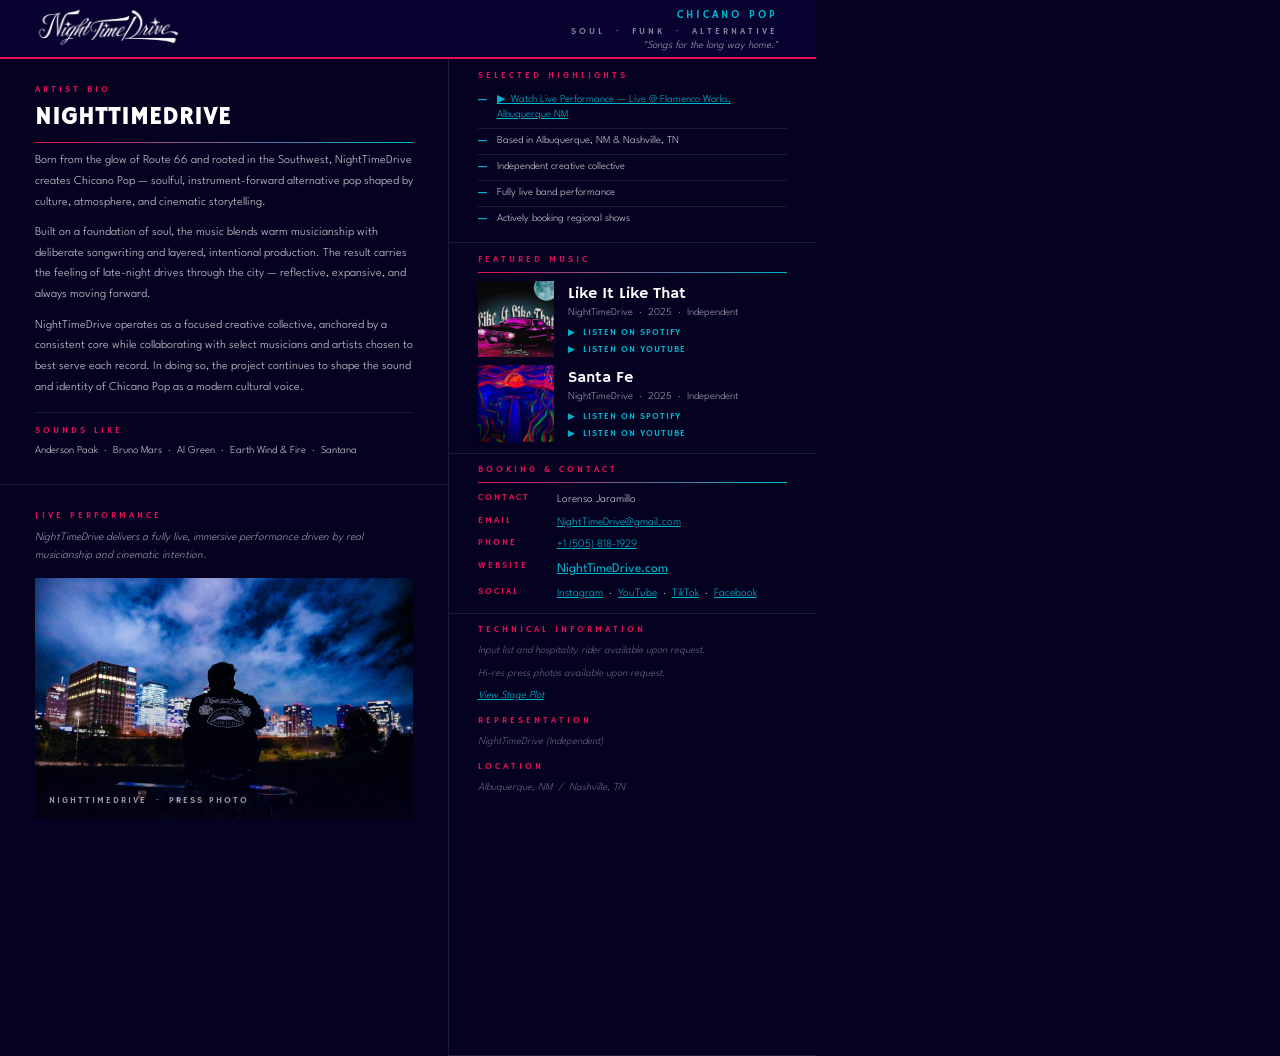
==== epk.html @ 4ffb5f64 "Initial commit — NightTimeDrive EPK site Co-Authored-By: Claude Sonnet 4.6 <noreply@anthropic.com>" ====
<!DOCTYPE html>
<html lang="en">
<head>
  <meta charset="UTF-8">
  <meta name="viewport" content="width=device-width, initial-scale=1.0">
  <title>NightTimeDrive — EPK</title>

  <link rel="preconnect" href="https://fonts.googleapis.com">
  <link rel="preconnect" href="https://fonts.gstatic.com" crossorigin>
  <link href="https://fonts.googleapis.com/css2?family=Hammersmith+One&family=League+Spartan:wght@300;400;600&display=swap" rel="stylesheet">

  <style>

    @page { size: letter; margin: 0; }

    *, *::before, *::after { box-sizing: border-box; margin: 0; padding: 0; }

    :root {
      --navy:     #050121;
      --navy-mid: #080230;
      --pink:     #E21056;
      --teal:     #00B4CC;
      --white:    #FFFFFF;
      --w80:      rgba(255,255,255,0.80);
      --w60:      rgba(255,255,255,0.60);
      --w20:      rgba(255,255,255,0.20);
      --w10:      rgba(255,255,255,0.10);
    }

    html, body {
      width: 8.5in;
      height: 11in;
      overflow: hidden;
      background: var(--navy);
      color: var(--white);
      font-family: 'League Spartan', sans-serif;
      font-weight: 300;
      -webkit-print-color-adjust: exact;
      print-color-adjust: exact;
    }

    .page {
      width: 8.5in;
      height: 11in;
      display: flex;
      flex-direction: column;
      overflow: hidden;
      position: relative;
    }

    /* HEADER */
    .header {
      background: var(--navy-mid);
      border-bottom: 2px solid var(--pink);
      padding: 0.08in 0.4in 0.08in 2.8in;
      display: flex;
      align-items: center;
      justify-content: flex-end;
      flex-shrink: 0;
      position: relative;
      z-index: 2;
    }
    .header-logo {
      position: absolute;
      left: 0.35in;
      top: -0.5in;
      z-index: 10;
    }
    .header-logo img {
      height: 1.56in;
      display: block;
      filter: brightness(0) invert(1);
    }
    .header-right { text-align: right; }
    .header-genre {
      font-family: 'Hammersmith One', sans-serif;
      font-size: 8.5pt;
      letter-spacing: 3px;
      color: var(--teal);
      text-transform: uppercase;
      margin-bottom: 4px;
    }
    .header-tagline {
      font-size: 8pt;
      font-weight: 300;
      font-style: italic;
      color: var(--w60);
    }

    /* MAIN GRID */
    .main {
      flex: 1;
      display: grid;
      grid-template-columns: 55% 45%;
      overflow: hidden;
    }

    .col-left {
      border-right: 1px solid var(--w10);
      display: flex;
      flex-direction: column;
      overflow: hidden;
    }
    .col-right {
      display: flex;
      flex-direction: column;
      overflow: hidden;
    }

    .section {
      padding: 0.26in 0.36in;
      border-bottom: 1px solid var(--w10);
      flex-shrink: 0;
    }
    .col-right .section { padding: 0.11in 0.3in; }

    .section-label {
      font-family: 'Hammersmith One', sans-serif;
      font-size: 7pt;
      letter-spacing: 3px;
      color: var(--pink);
      text-transform: uppercase;
      margin-bottom: 7px;
    }
    .section-heading {
      font-family: 'Hammersmith One', sans-serif;
      font-size: 18pt;
      letter-spacing: 1px;
      text-transform: uppercase;
      color: var(--white);
      margin-bottom: 10px;
    }

    .rule {
      height: 1px;
      background: linear-gradient(90deg, var(--pink), var(--teal));
      margin: 4px 0 8px;
    }

    /* BIO */
    .bio-text {
      font-size: 9pt;
      line-height: 1.72;
      color: var(--w80);
      font-weight: 300;
      margin-bottom: 10px;
    }
    .bio-text:last-child { margin-bottom: 0; }

    /* LIVE */
    .live-section {
      flex: 1;
      display: flex;
      flex-direction: column;
      padding: 0.26in 0.36in;
      overflow: hidden;
    }
    .live-desc {
      font-size: 8.5pt;
      line-height: 1.6;
      color: var(--w60);
      font-style: italic;
      margin-bottom: 14px;
      flex-shrink: 0;
    }
    .live-photo {
      height: 2.5in;
      flex-shrink: 0;
      position: relative;
      overflow: hidden;
      font-size: 0;
    }
    .live-photo img {
      width: 100%;
      height: 2.5in;
      object-fit: cover;
      object-position: center 18%;
      display: block;
      -webkit-print-color-adjust: exact;
      print-color-adjust: exact;
    }
    @media screen {
      .live-photo::after {
        content: '';
        position: absolute;
        inset: 0;
        background: linear-gradient(to top, rgba(5,1,33,0.55) 0%, transparent 60%);
      }
    }
    .live-photo-caption {
      position: absolute;
      bottom: 12px;
      left: 14px;
      z-index: 1;
      font-family: 'Hammersmith One', sans-serif;
      font-size: 7pt;
      letter-spacing: 2px;
      text-transform: uppercase;
      color: var(--w60);
    }

/* HIGHLIGHTS */
    .highlights-list { list-style: none; margin-top: 4px; }
    .highlights-list li {
      font-size: 8pt;
      color: var(--w80);
      padding: 5px 0;
      border-bottom: 1px solid var(--w10);
      display: flex;
      align-items: flex-start;
      gap: 10px;
      line-height: 1.4;
    }
    .highlights-list li:last-child { border-bottom: none; }
    .highlights-list li::before {
      content: '—';
      color: var(--teal);
      flex-shrink: 0;
      font-weight: 600;
    }

    /* MUSIC */
    .music-card {
      display: grid;
      grid-template-columns: 0.8in 1fr;
      gap: 14px;
      align-items: center;
      margin-bottom: 8px;
    }
    .music-card:last-child { margin-bottom: 0; }
    .music-art {
      width: 0.8in;
      height: 0.8in;
      object-fit: cover;
      display: block;
    }
    .music-title {
      font-family: 'Hammersmith One', sans-serif;
      font-size: 12pt;
      color: var(--white);
      margin-bottom: 4px;
    }
    .music-meta {
      font-size: 8pt;
      color: var(--w60);
      margin-bottom: 7px;
    }
    .music-link {
      font-family: 'Hammersmith One', sans-serif;
      font-size: 7pt;
      letter-spacing: 1px;
      text-transform: uppercase;
      color: var(--teal);
      text-decoration: none;
    }

    /* BOOKING */
    .booking-row {
      display: flex;
      gap: 12px;
      margin-bottom: 5px;
      align-items: flex-start;
    }
    .booking-row:last-child { margin-bottom: 0; }
    .booking-label {
      font-family: 'Hammersmith One', sans-serif;
      font-size: 7pt;
      letter-spacing: 2px;
      color: var(--pink);
      text-transform: uppercase;
      min-width: 0.7in;
      flex-shrink: 0;
      padding-top: 1px;
    }
    .booking-value {
      font-size: 8.5pt;
      color: var(--w80);
      line-height: 1.55;
    }
    .booking-value a { color: var(--teal); text-decoration: underline; }
    .footer-text a { color: var(--teal); text-decoration: underline; }

    /* TECH */
    .tech-text {
      font-size: 8pt;
      font-style: italic;
      color: rgba(255,255,255,0.4);
      line-height: 1.65;
    }

    /* FOOTER */
    .footer {
      background: var(--navy-mid);
      border-top: 1px solid var(--w10);
      padding: 0.13in 0.4in;
      display: grid;
      grid-template-columns: 1fr 1fr 1fr;
      gap: 0.2in;
      align-items: center;
      flex-shrink: 0;
    }
    .footer-label {
      font-family: 'Hammersmith One', sans-serif;
      font-size: 6pt;
      letter-spacing: 2px;
      color: var(--pink);
      text-transform: uppercase;
      margin-bottom: 3px;
    }
    .footer-text {
      font-size: 7pt;
      color: var(--w60);
      line-height: 1.6;
    }

    @media print {
      html, body { width: 8.5in; height: 11in; }
      .live-photo, .live-photo img {
        -webkit-print-color-adjust: exact !important;
        print-color-adjust: exact !important;
      }
      img { -webkit-print-color-adjust: exact !important; print-color-adjust: exact !important; }
    }

  </style>
</head>
<body>
<div class="page">

  <!-- HEADER -->
  <header class="header">
    <div class="header-logo">
      <img src="Brand_Assets/Logo_Chrome_Horiz_NightTimeDrive.png" alt="NightTimeDrive">
    </div>
    <div class="header-right">
      <p class="header-genre">Chicano Pop</p>
      <p class="header-genre" style="font-size:7pt; color: rgba(255,255,255,0.5); margin-bottom:4px;">Soul &nbsp;·&nbsp; Funk &nbsp;·&nbsp; Alternative</p>
      <p class="header-tagline">"Songs for the long way home."</p>
    </div>
  </header>

  <!-- MAIN -->
  <main class="main">

    <!-- LEFT -->
    <div class="col-left">

      <div class="section">
        <p class="section-label">Artist Bio</p>
        <h2 class="section-heading">NightTimeDrive</h2>
        <div class="rule"></div>
        <p class="bio-text">Born from the glow of Route 66 and rooted in the Southwest, NightTimeDrive creates Chicano Pop — soulful, instrument-forward alternative pop shaped by culture, atmosphere, and cinematic storytelling.</p>
        <p class="bio-text">Built on a foundation of soul, the music blends warm musicianship with deliberate songwriting and layered, intentional production. The result carries the feeling of late-night drives through the city — reflective, expansive, and always moving forward.</p>
        <p class="bio-text">NightTimeDrive operates as a focused creative collective, anchored by a consistent core while collaborating with select musicians and artists chosen to best serve each record. In doing so, the project continues to shape the sound and identity of Chicano Pop as a modern cultural voice.</p>
        <div style="margin-top:14px; padding-top:12px; border-top:1px solid var(--w10);">
          <p class="section-label" style="margin-bottom:6px;">Sounds Like</p>
          <p style="font-size:8pt; color:var(--w80); line-height:1.6;">Anderson Paak &nbsp;·&nbsp; Bruno Mars &nbsp;·&nbsp; Al Green &nbsp;·&nbsp; Earth Wind &amp; Fire &nbsp;·&nbsp; Santana</p>
        </div>
      </div>

      <div class="live-section">
        <p class="section-label">Live Performance</p>
        <p class="live-desc">NightTimeDrive delivers a fully live, immersive performance driven by real musicianship and cinematic intention.</p>
        <div class="live-photo">
          <img src="Brand_Assets/Pictures/NightTimeDrive Band Pic Print.jpg" alt="NightTimeDrive Press Photo">
          <p class="live-photo-caption">NightTimeDrive &nbsp;·&nbsp; Press Photo</p>
        </div>
      </div>

    </div>

    <!-- RIGHT -->
    <div class="col-right">

      <div class="section">
        <p class="section-label">Selected Highlights</p>
        <ul class="highlights-list">
          <li><a href="https://drive.google.com/file/d/1OAqcO20R0mwy0-87gnVRV92PW66bYNdO/view" target="_blank" style="color:var(--teal); text-decoration:underline;">▶ &nbsp;Watch Live Performance — Live @ Flamenco Works, Albuquerque NM</a></li>
          <li>Based in Albuquerque, NM &amp; Nashville, TN</li>
          <li>Independent creative collective</li>
          <li>Fully live band performance</li>
          <li>Actively booking regional shows</li>
        </ul>
      </div>

      <div class="section">
        <p class="section-label">Featured Music</p>
        <div class="rule"></div>
        <div class="music-card">
          <img class="music-art" src="Brand_Assets/Pictures/Like It Like That Print.jpg" alt="Like It Like That">
          <div>
            <p class="music-title">Like It Like That</p>
            <p class="music-meta">NightTimeDrive &nbsp;·&nbsp; 2025 &nbsp;·&nbsp; Independent</p>
            <a class="music-link" href="https://open.spotify.com/track/7omfoTBckQbAjqes67RX1j">▶ &nbsp;Listen on Spotify</a>
            <a class="music-link" href="https://youtu.be/ulHfK1iqYSw" style="display:block; margin-top:4px;">▶ &nbsp;Listen on YouTube</a>
          </div>
        </div>
        <div class="music-card">
          <img class="music-art" src="Brand_Assets/Pictures/Santa Fe Print.jpg" alt="Santa Fe">
          <div>
            <p class="music-title">Santa Fe</p>
            <p class="music-meta">NightTimeDrive &nbsp;·&nbsp; 2025 &nbsp;·&nbsp; Independent</p>
            <a class="music-link" href="https://open.spotify.com/track/0Zb6GwC9zHLPvRpsONcvtj">▶ &nbsp;Listen on Spotify</a>
            <a class="music-link" href="https://www.youtube.com/watch?v=MFjTTgIMbS4" style="display:block; margin-top:4px;">▶ &nbsp;Listen on YouTube</a>
          </div>
        </div>
      </div>

      <div class="section">
        <p class="section-label">Booking &amp; Contact</p>
        <div class="rule"></div>
        <div class="booking-row">
          <span class="booking-label">Contact</span>
          <span class="booking-value">Lorenso Jaramillo</span>
        </div>
        <div class="booking-row">
          <span class="booking-label">Email</span>
          <span class="booking-value"><a href="mailto:NightTimeDrive@gmail.com">NightTimeDrive@gmail.com</a></span>
        </div>
        <div class="booking-row">
          <span class="booking-label">Phone</span>
          <span class="booking-value"><a href="tel:+15058181929">+1 (505) 818-1929</a></span>
        </div>
        <div class="booking-row">
          <span class="booking-label">Website</span>
          <span class="booking-value" style="font-size:10pt; font-weight:400;"><a href="https://nighttimedrive.com" target="_blank" rel="noopener">NightTimeDrive.com</a></span>
        </div>
        <div class="booking-row">
          <span class="booking-label">Social</span>
          <span class="booking-value">
            <a class="social-app-link" href="https://instagram.com/NightTimeDriveMusic" target="_blank" rel="noopener">Instagram</a> &nbsp;·&nbsp;
            <a class="social-app-link" href="https://youtube.com/@NightTimeDriveMusic" target="_blank" rel="noopener">YouTube</a> &nbsp;·&nbsp;
            <a class="social-app-link" href="https://tiktok.com/@NightTimeDriveMusic" target="_blank" rel="noopener">TikTok</a> &nbsp;·&nbsp;
            <a class="social-app-link" href="https://facebook.com/NightTimeDriveMusic" target="_blank" rel="noopener">Facebook</a>
          </span>
        </div>
      </div>

      <div class="section" style="flex:1; display:flex; flex-direction:column; gap:10px; justify-content:flex-start; padding-bottom: 0.09in;">
        <div>
          <p class="section-label">Technical Information</p>
          <p class="tech-text">Input list and hospitality rider available upon request.</p>
          <p class="tech-text" style="margin-top:5px;">Hi-res press photos available upon request.</p>
          <p class="tech-text" style="margin-top:5px;"><a href="./downloads/NightTimeDrive_Stageplot.png" target="_blank" rel="noopener" style="color:var(--teal); text-decoration:underline;">View Stage Plot</a></p>
        </div>
        <div>
          <p class="section-label">Representation</p>
          <p class="tech-text">NightTimeDrive (Independent)</p>
        </div>
        <div>
          <p class="section-label">Location</p>
          <p class="tech-text">Albuquerque, NM &nbsp;/&nbsp; Nashville, TN</p>
        </div>
      </div>

    </div>
  </main>


</div>

<script>
  document.querySelectorAll('.social-app-link[data-app]').forEach(link => {
    link.addEventListener('click', e => {
      e.preventDefault();
      const appUri = link.dataset.app;
      const webUrl = link.href;
      window.location.href = appUri;
      const fallback = setTimeout(() => {
        window.open(webUrl, '_blank', 'noopener');
      }, 1200);
      document.addEventListener('visibilitychange', () => {
        if (document.hidden) clearTimeout(fallback);
      }, { once: true });
    });
  });

  document.querySelectorAll('a[href*="open.spotify.com"]').forEach(link => {
    link.addEventListener('click', e => {
      e.preventDefault();
      const webUrl = link.href;
      const trackId = webUrl.split('/track/')[1];
      const appUri = 'spotify:track:' + trackId;
      window.location.href = appUri;
      const fallback = setTimeout(() => {
        window.open(webUrl, '_blank', 'noopener');
      }, 1200);
      document.addEventListener('visibilitychange', () => {
        if (document.hidden) clearTimeout(fallback);
      }, { once: true });
    });
  });
</script>

</body>
</html>
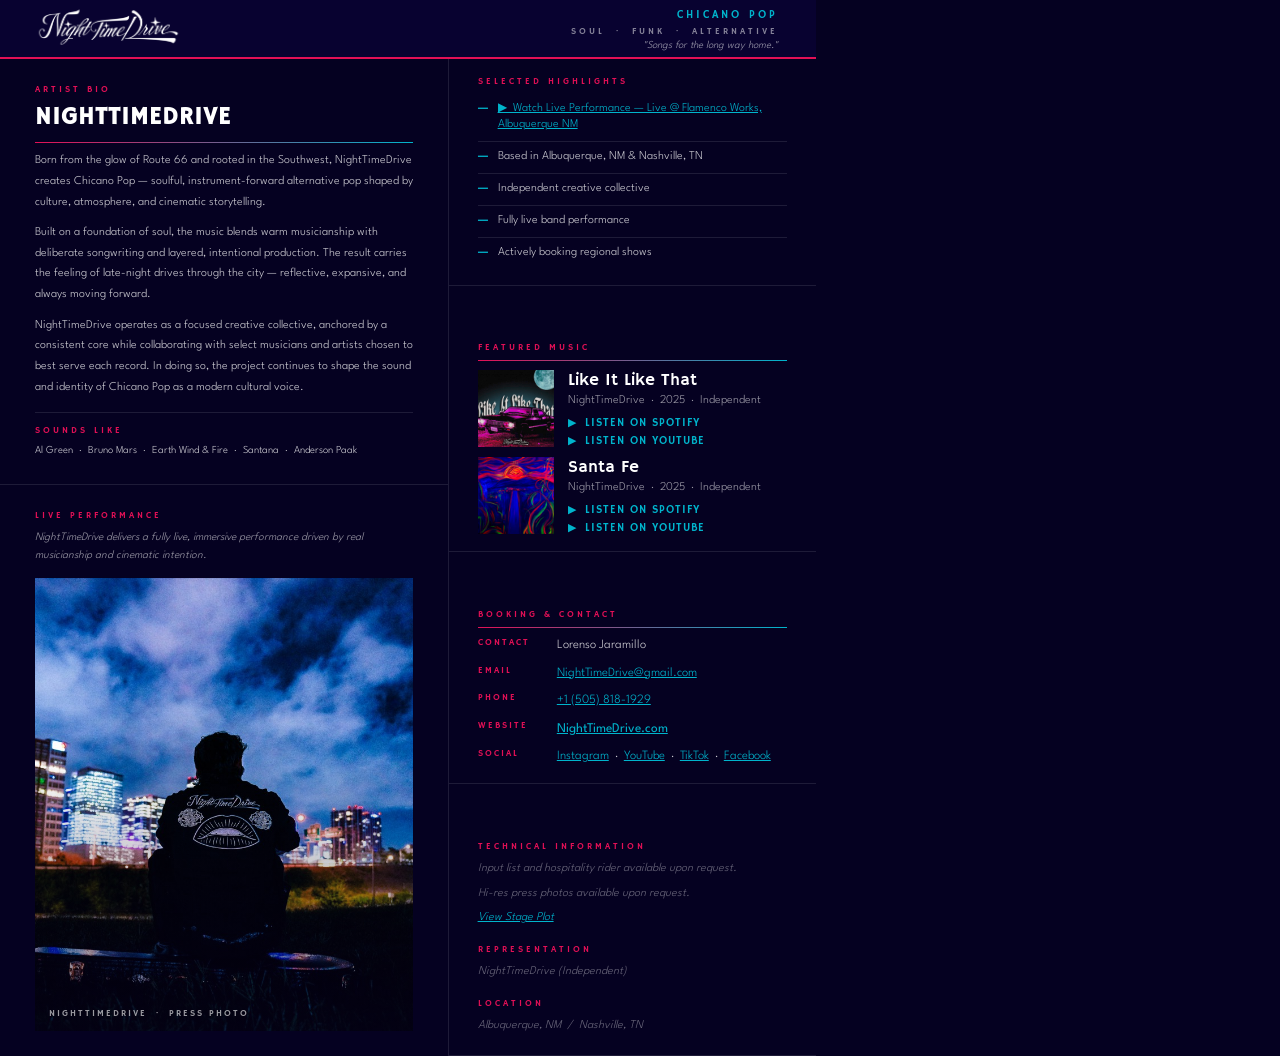
==== commit 2c079a83: "Reorder Sounds Like list and update EPK layout/links - Move Al Green to first, Anderson Paak to last" ====
--- a/epk.html
+++ b/epk.html
@@ -104,6 +104,7 @@
     .col-right {
       display: flex;
       flex-direction: column;
+      justify-content: space-between;
       overflow: hidden;
     }
 
@@ -112,7 +113,7 @@
       border-bottom: 1px solid var(--w10);
       flex-shrink: 0;
     }
-    .col-right .section { padding: 0.11in 0.3in; }
+    .col-right .section { padding: 0.17in 0.3in; }
 
     .section-label {
       font-family: 'Hammersmith One', sans-serif;
@@ -164,15 +165,14 @@
       flex-shrink: 0;
     }
     .live-photo {
-      height: 2.5in;
-      flex-shrink: 0;
+      flex: 1;
       position: relative;
       overflow: hidden;
       font-size: 0;
     }
     .live-photo img {
       width: 100%;
-      height: 2.5in;
+      height: 100%;
       object-fit: cover;
       object-position: center 18%;
       display: block;
@@ -202,9 +202,9 @@
 /* HIGHLIGHTS */
     .highlights-list { list-style: none; margin-top: 4px; }
     .highlights-list li {
-      font-size: 8pt;
+      font-size: 9pt;
       color: var(--w80);
-      padding: 5px 0;
+      padding: 7px 0;
       border-bottom: 1px solid var(--w10);
       display: flex;
       align-items: flex-start;
@@ -236,18 +236,18 @@
     }
     .music-title {
       font-family: 'Hammersmith One', sans-serif;
-      font-size: 12pt;
+      font-size: 13pt;
       color: var(--white);
       margin-bottom: 4px;
     }
     .music-meta {
+      font-size: 9pt;
+      color: var(--w60);
+      margin-bottom: 9px;
+    }
+    .music-link {
+      font-family: 'Hammersmith One', sans-serif;
       font-size: 8pt;
-      color: var(--w60);
-      margin-bottom: 7px;
-    }
-    .music-link {
-      font-family: 'Hammersmith One', sans-serif;
-      font-size: 7pt;
       letter-spacing: 1px;
       text-transform: uppercase;
       color: var(--teal);
@@ -258,7 +258,7 @@
     .booking-row {
       display: flex;
       gap: 12px;
-      margin-bottom: 5px;
+      margin-bottom: 8px;
       align-items: flex-start;
     }
     .booking-row:last-child { margin-bottom: 0; }
@@ -273,7 +273,7 @@
       padding-top: 1px;
     }
     .booking-value {
-      font-size: 8.5pt;
+      font-size: 9.5pt;
       color: var(--w80);
       line-height: 1.55;
     }
@@ -282,7 +282,7 @@
 
     /* TECH */
     .tech-text {
-      font-size: 8pt;
+      font-size: 9pt;
       font-style: italic;
       color: rgba(255,255,255,0.4);
       line-height: 1.65;
@@ -354,7 +354,7 @@
         <p class="bio-text">NightTimeDrive operates as a focused creative collective, anchored by a consistent core while collaborating with select musicians and artists chosen to best serve each record. In doing so, the project continues to shape the sound and identity of Chicano Pop as a modern cultural voice.</p>
         <div style="margin-top:14px; padding-top:12px; border-top:1px solid var(--w10);">
           <p class="section-label" style="margin-bottom:6px;">Sounds Like</p>
-          <p style="font-size:8pt; color:var(--w80); line-height:1.6;">Anderson Paak &nbsp;·&nbsp; Bruno Mars &nbsp;·&nbsp; Al Green &nbsp;·&nbsp; Earth Wind &amp; Fire &nbsp;·&nbsp; Santana</p>
+          <p style="font-size:8pt; color:var(--w80); line-height:1.6;">Al Green &nbsp;·&nbsp; Bruno Mars &nbsp;·&nbsp; Earth Wind &amp; Fire &nbsp;·&nbsp; Santana &nbsp;·&nbsp; Anderson Paak</p>
         </div>
       </div>
 
@@ -375,7 +375,7 @@
       <div class="section">
         <p class="section-label">Selected Highlights</p>
         <ul class="highlights-list">
-          <li><a href="https://drive.google.com/file/d/1OAqcO20R0mwy0-87gnVRV92PW66bYNdO/view" target="_blank" style="color:var(--teal); text-decoration:underline;">▶ &nbsp;Watch Live Performance — Live @ Flamenco Works, Albuquerque NM</a></li>
+          <li><a href="https://youtu.be/DTVuilMSS0w" target="_blank" style="color:var(--teal); text-decoration:underline;">▶ &nbsp;Watch Live Performance — Live @ Flamenco Works, Albuquerque NM</a></li>
           <li>Based in Albuquerque, NM &amp; Nashville, TN</li>
           <li>Independent creative collective</li>
           <li>Fully live band performance</li>
@@ -436,7 +436,7 @@
         </div>
       </div>
 
-      <div class="section" style="flex:1; display:flex; flex-direction:column; gap:10px; justify-content:flex-start; padding-bottom: 0.09in;">
+      <div class="section" style="display:flex; flex-direction:column; gap:16px; justify-content:flex-start; padding-bottom: 0.2in;">
         <div>
           <p class="section-label">Technical Information</p>
           <p class="tech-text">Input list and hospitality rider available upon request.</p>
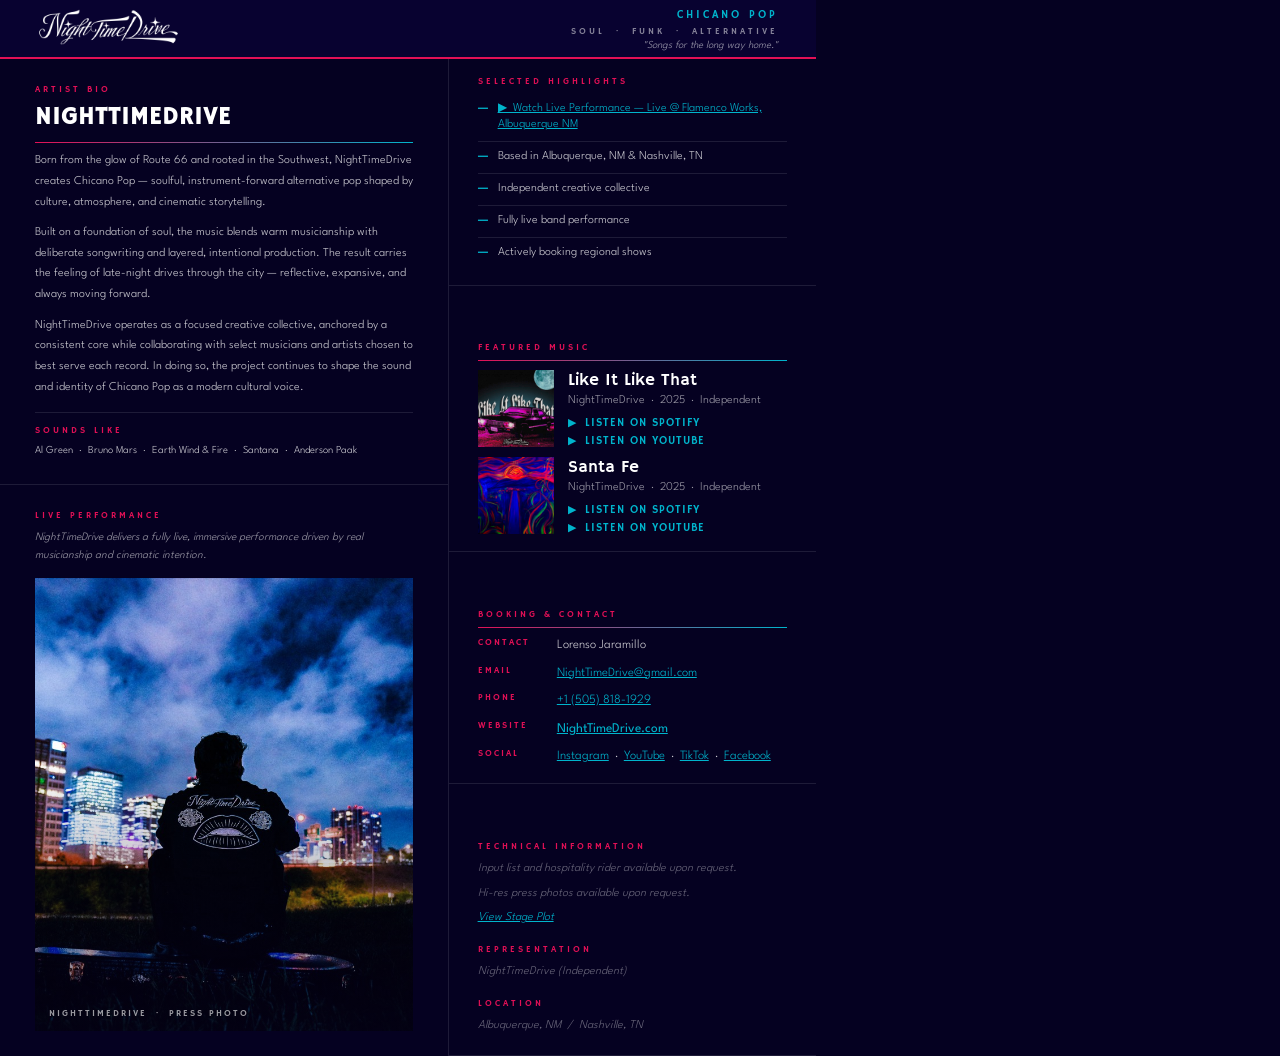
==== commit 3e259332: "Fix TikTok link on EPK to point to specific video Co-Authored-By: Claude Sonnet 4.6 <noreply@anthrop" ====
--- a/epk.html
+++ b/epk.html
@@ -430,7 +430,7 @@
           <span class="booking-value">
             <a class="social-app-link" href="https://instagram.com/NightTimeDriveMusic" target="_blank" rel="noopener">Instagram</a> &nbsp;·&nbsp;
             <a class="social-app-link" href="https://youtube.com/@NightTimeDriveMusic" target="_blank" rel="noopener">YouTube</a> &nbsp;·&nbsp;
-            <a class="social-app-link" href="https://tiktok.com/@NightTimeDriveMusic" target="_blank" rel="noopener">TikTok</a> &nbsp;·&nbsp;
+            <a class="social-app-link" href="https://www.tiktok.com/t/ZP8b4p4FQ/" target="_blank" rel="noopener">TikTok</a> &nbsp;·&nbsp;
             <a class="social-app-link" href="https://facebook.com/NightTimeDriveMusic" target="_blank" rel="noopener">Facebook</a>
           </span>
         </div>
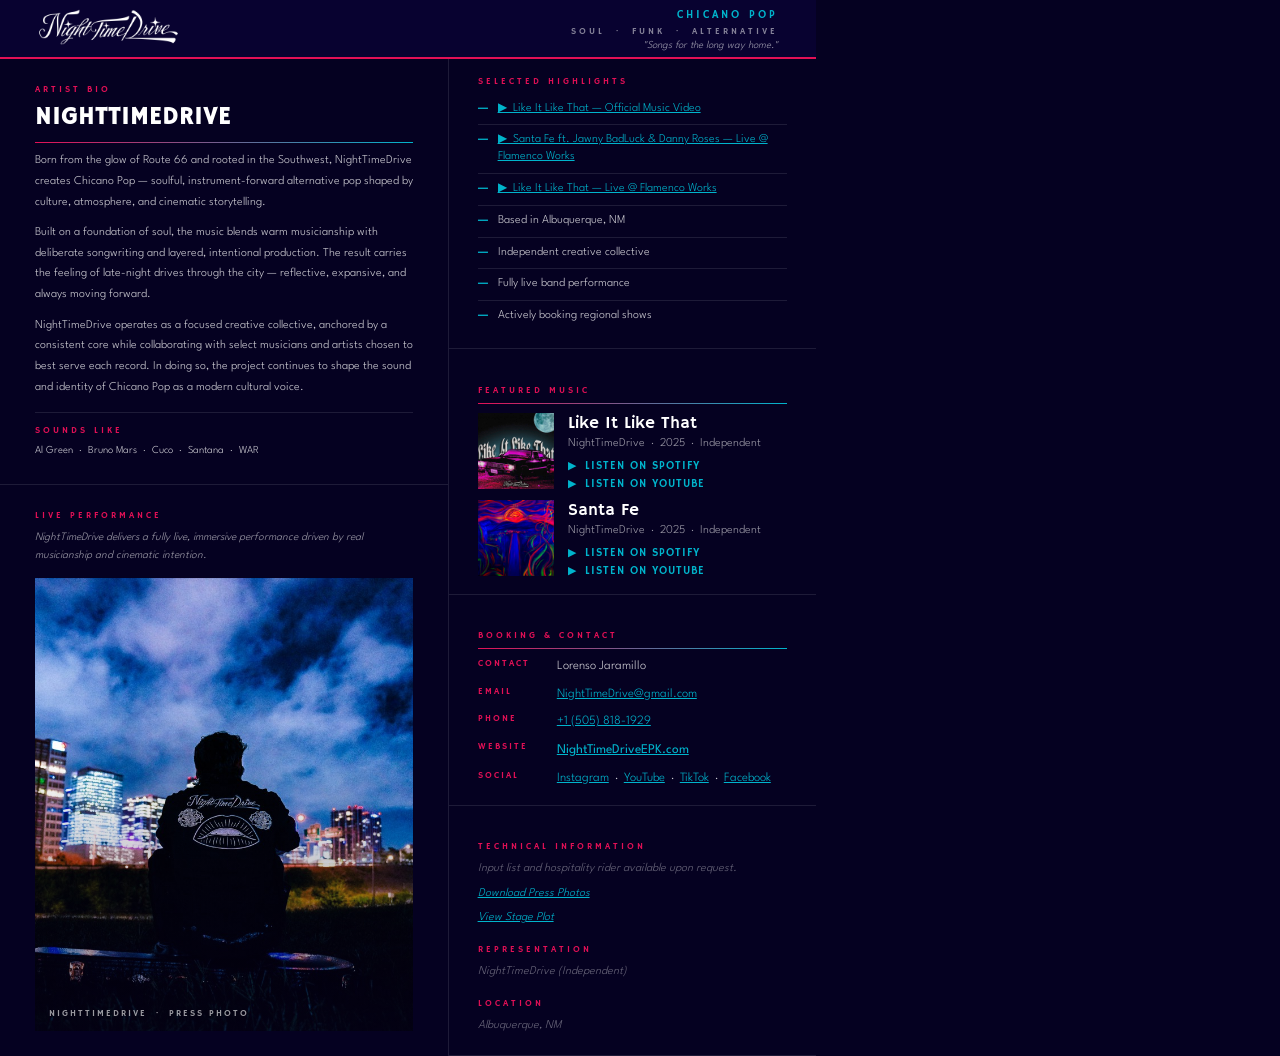
==== commit e9447cba: "Add Press Photos, star border, and new videos; update EPK - Add Press Photos carousel with per-photo" ====
--- a/epk.html
+++ b/epk.html
@@ -354,7 +354,7 @@
         <p class="bio-text">NightTimeDrive operates as a focused creative collective, anchored by a consistent core while collaborating with select musicians and artists chosen to best serve each record. In doing so, the project continues to shape the sound and identity of Chicano Pop as a modern cultural voice.</p>
         <div style="margin-top:14px; padding-top:12px; border-top:1px solid var(--w10);">
           <p class="section-label" style="margin-bottom:6px;">Sounds Like</p>
-          <p style="font-size:8pt; color:var(--w80); line-height:1.6;">Al Green &nbsp;·&nbsp; Bruno Mars &nbsp;·&nbsp; Earth Wind &amp; Fire &nbsp;·&nbsp; Santana &nbsp;·&nbsp; Anderson Paak</p>
+          <p style="font-size:8pt; color:var(--w80); line-height:1.6;">Al Green &nbsp;·&nbsp; Bruno Mars &nbsp;·&nbsp; Cuco &nbsp;·&nbsp; Santana &nbsp;·&nbsp; WAR</p>
         </div>
       </div>
 
@@ -375,8 +375,10 @@
       <div class="section">
         <p class="section-label">Selected Highlights</p>
         <ul class="highlights-list">
-          <li><a href="https://youtu.be/DTVuilMSS0w" target="_blank" style="color:var(--teal); text-decoration:underline;">▶ &nbsp;Watch Live Performance — Live @ Flamenco Works, Albuquerque NM</a></li>
-          <li>Based in Albuquerque, NM &amp; Nashville, TN</li>
+          <li><a href="https://youtu.be/R1jD9i5ejYE" target="_blank" style="color:var(--teal); text-decoration:underline;">▶ &nbsp;Like It Like That — Official Music Video</a></li>
+          <li><a href="https://youtu.be/VKYjEEbQwok" target="_blank" style="color:var(--teal); text-decoration:underline;">▶ &nbsp;Santa Fe ft. Jawny BadLuck &amp; Danny Roses — Live @ Flamenco Works</a></li>
+          <li><a href="https://youtu.be/DTVuilMSS0w" target="_blank" style="color:var(--teal); text-decoration:underline;">▶ &nbsp;Like It Like That — Live @ Flamenco Works</a></li>
+          <li>Based in Albuquerque, NM</li>
           <li>Independent creative collective</li>
           <li>Fully live band performance</li>
           <li>Actively booking regional shows</li>
@@ -423,7 +425,7 @@
         </div>
         <div class="booking-row">
           <span class="booking-label">Website</span>
-          <span class="booking-value" style="font-size:10pt; font-weight:400;"><a href="https://nighttimedrive.com" target="_blank" rel="noopener">NightTimeDrive.com</a></span>
+          <span class="booking-value" style="font-size:10pt; font-weight:400;"><a href="https://nighttimedriveepk.com" target="_blank" rel="noopener">NightTimeDriveEPK.com</a></span>
         </div>
         <div class="booking-row">
           <span class="booking-label">Social</span>
@@ -440,8 +442,8 @@
         <div>
           <p class="section-label">Technical Information</p>
           <p class="tech-text">Input list and hospitality rider available upon request.</p>
-          <p class="tech-text" style="margin-top:5px;">Hi-res press photos available upon request.</p>
-          <p class="tech-text" style="margin-top:5px;"><a href="./downloads/NightTimeDrive_Stageplot.png" target="_blank" rel="noopener" style="color:var(--teal); text-decoration:underline;">View Stage Plot</a></p>
+          <p class="tech-text" style="margin-top:5px;"><a href="https://nighttimedriveepk.com/#press" target="_blank" rel="noopener" style="color:var(--teal); text-decoration:underline;">Download Press Photos</a></p>
+          <p class="tech-text" style="margin-top:5px;"><a href="https://nighttimedriveepk.com/downloads/NightTimeDrive_Stageplot.png" target="_blank" rel="noopener" style="color:var(--teal); text-decoration:underline;">View Stage Plot</a></p>
         </div>
         <div>
           <p class="section-label">Representation</p>
@@ -449,7 +451,7 @@
         </div>
         <div>
           <p class="section-label">Location</p>
-          <p class="tech-text">Albuquerque, NM &nbsp;/&nbsp; Nashville, TN</p>
+          <p class="tech-text">Albuquerque, NM</p>
         </div>
       </div>
 
